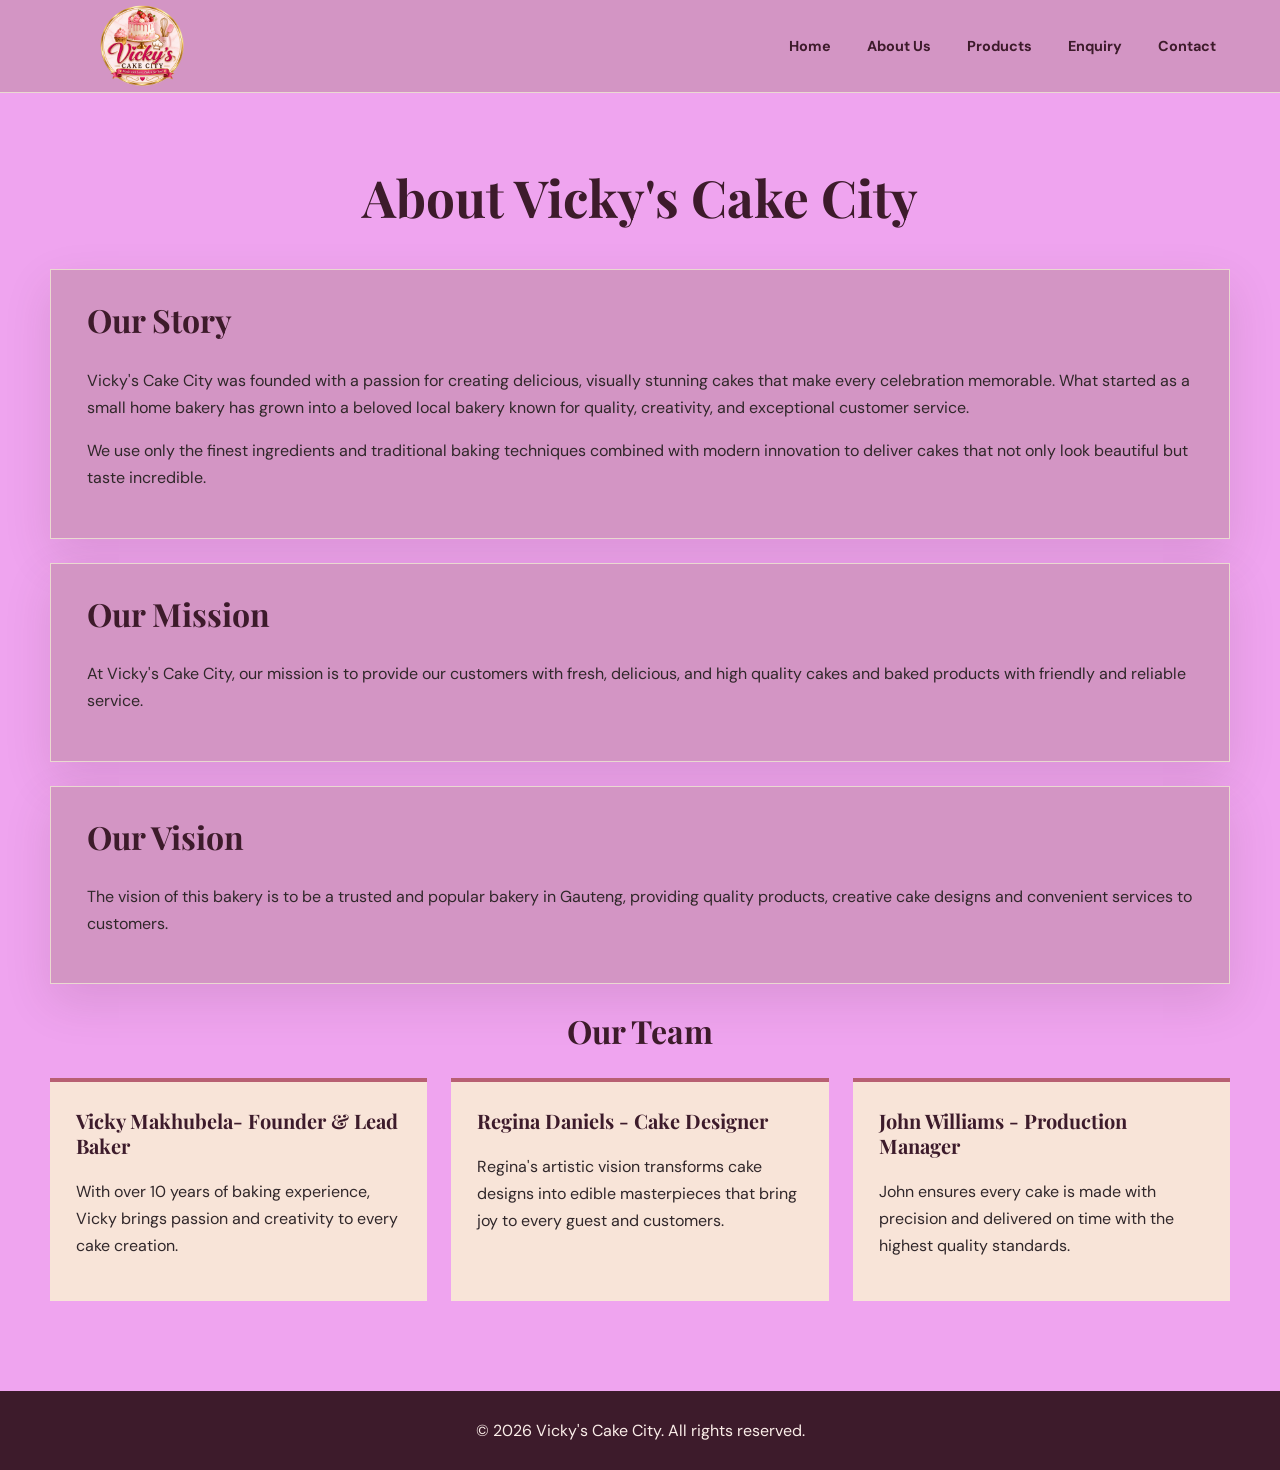
==== vicky's cake city website 2/about.html @ 816d6c50 "Add files via upload" ====
<!DOCTYPE html>
<html lang="en">
<head>
    <meta charset="UTF-8">
    <meta name="viewport" content="width=device-width, initial-scale=1.0">
    <title>About Us - Vicky's Cake City</title>
    <link rel="stylesheet" href="style.css">
</head>
<body>
    <header>
        <div class="header-container">
            <div class="logo-container">
                <a href="index.html">
                </a><hr>
            </div>
            <nav class="main-nav">
                <ul>
                    <li><a href="index.html">Home</a></li>
                    <li><a href="about.html">About Us</a></li>
                    <li><a href="products.html">Products</a></li>
                    <li><a href="enquiry.html">Enquiry</a></li>
                    <li><a href="contact.html">Contact</a></li>
                </ul>
            </nav>
        </div><hr>
    </header>
    
    <div class="container">
        <h1>About Vicky's Cake City</h1>
        
        <div class="about-content">
            <h2>Our Story</h2>
            <p>Vicky's Cake City was founded with a passion for creating delicious, visually stunning cakes that make every celebration memorable. What started as a small home bakery has grown into a beloved local bakery known for quality, creativity, and exceptional customer service.</p>
            <p>We use only the finest ingredients and traditional baking techniques combined with modern innovation to deliver cakes that not only look beautiful but taste incredible.</p>
        </div><hr>
        
        <div class="about-content">
            <h2>Our Mission</h2>
            <p>At Vicky's Cake City, our mission is to provide our customers with fresh, delicious, and high
quality cakes and baked products with friendly and reliable service.</p>
        </div><hr>
        
        <div class="about-content">
            <h2>Our Vision</h2>
            <p>The vision of this bakery is to be a trusted and popular bakery in Gauteng, providing
quality products, creative cake designs and convenient services to customers.</p>
        </div><hr>
        
        <h2 style="text-align: center;">Our Team</h2>
        <div class="team">
            <div class="team-member">
                <h3>Vicky Makhubela- Founder & Lead Baker</h3>
                <p>With over 10 years of baking experience, Vicky brings passion and creativity to every cake creation.</p>
            </div>
            <div class="team-member">
                <h3>Regina Daniels - Cake Designer</h3>
                <p>Regina's artistic vision transforms cake designs into edible masterpieces that bring joy to every guest and customers.</p>
            </div>
            <div class="team-member">
                <h3>John Williams - Production Manager</h3>
                <p>John ensures every cake is made with precision and delivered on time with the highest quality standards.</p>
            </div>
        </div>
    </div>
    
    <footer>
        <p>&copy; 2026 Vicky's Cake City. All rights reserved.</p>
    </footer>
</body>
</html>
---- vicky's cake city website 2/style.css ----
@import url('https://fonts.googleapis.com/css2?family=DM+Sans:wght@400;500;600;700&family=Playfair+Display:wght@600;700;800&display=swap');

:root {
	--berry: #682c43;
	--berry-dark: #3d1b2b;
	--rose: #b85f72;
	--peach: #f8e4d8;
	--cream: #efa4ef;
	--ink: #30272a;
	--muted: #75686a;
	--line: #ead9d1;
	--white: #d395c4;
	--shadow: 0 18px 45px rgba(74, 34, 44, 0.12);
}

* {
	box-sizing: border-box;
}

html {
	scroll-behavior: smooth;
}

body {
	margin: 0;
	color: var(--ink);
	background: var(--cream);
	font-family: 'DM Sans', sans-serif;
	line-height: 1.7;
}

img {
	display: block;
	max-width: 100%;
}

a {
	color: inherit;
}

header {
	background: var(--white);
	border-bottom: 1px solid var(--line);
}

.header-container {
	width: min(1180px, calc(100% - 48px));
	min-height: 92px;
	margin: 0 auto;
	display: flex;
	align-items: center;
	justify-content: space-between;
	gap: 28px;
}

.logo-container {
	flex: 0 0 auto;
	width: 185px;
	height: 82px;
	background: url('images/logo.png') center / contain no-repeat;
}

.logo-container a {
	display: block;
	width: 100%;
	height: 100%;
}

.logo-container hr,
header > hr,
.container > hr,
.product-card hr,
.map-grid > div > hr {
	display: none;
}

.logo-img {
	display: none;
}

.main-nav ul {
	display: flex;
	align-items: center;
	gap: 8px;
	padding: 0;
	margin: 0;
	list-style: none;
}

.main-nav a {
	display: block;
	padding: 10px 14px;
	color: var(--berry-dark);
	font-size: 0.9rem;
	font-weight: 700;
	text-decoration: none;
	transition: color 180ms ease, background 180ms ease;
}

.main-nav a:hover,
.main-nav a:focus-visible {
	color: var(--white);
	background: var(--berry);
}

.hero {
	min-height: 500px;
	padding: 110px 24px 125px;
	text-align: center;
	color: var(--white);
	background:
		linear-gradient(120deg, rgba(61, 27, 43, 0.96), rgba(104, 44, 67, 0.78)),
		url('images/product1.jpg') center / cover;
}

.hero h1,
.container > h1 {
	margin: 0 auto 14px;
	color: var(--berry-dark);
	font-family: 'Playfair Display', Georgia, serif;
	font-size: clamp(2.3rem, 5vw, 4.7rem);
	line-height: 1.1;
}

.hero h1 {
	max-width: 780px;
	color: var(--white);
}

.hero p {
	margin: 0 auto 32px;
	color: #fbeee9;
	font-size: clamp(1.1rem, 2vw, 1.4rem);
}

.cta-button,
.enquire-btn,
.submit-btn {
	display: inline-block;
	border: 0;
	padding: 13px 24px;
	color: var(--white);
	background: var(--rose);
	font: inherit;
	font-weight: 700;
	text-decoration: none;
	cursor: pointer;
	transition: transform 180ms ease, background 180ms ease, box-shadow 180ms ease;
}

.cta-button:hover,
.enquire-btn:hover,
.submit-btn:hover {
	background: var(--berry);
	box-shadow: 0 8px 18px rgba(61, 27, 43, 0.18);
	transform: translateY(-2px);
}

.container {
	width: min(1180px, calc(100% - 48px));
	margin: 0 auto;
	padding: 76px 0 90px;
}

.container > h1 {
	margin-bottom: 44px;
	text-align: center;
	font-size: clamp(2.2rem, 4vw, 3.6rem);
}

.intro-section,
.about-content,
.form-container,
.location-card,
.product-card,
.social-media {
	background: var(--white);
	border: 1px solid var(--line);
	box-shadow: var(--shadow);
}

.intro-section {
	max-width: 820px;
	margin: -48px auto 0;
	position: relative;
	padding: 38px 44px;
	text-align: center;
}

h2,
h3,
h4 {
	color: var(--berry-dark);
	font-family: 'Playfair Display', Georgia, serif;
	line-height: 1.25;
}

h2 {
	font-size: 2rem;
}

.about-content {
	margin: 0 auto 24px;
	padding: 30px 36px;
}

.about-content h2 {
	margin-top: 0;
}

.team,
.locations,
.products-grid,
.map-grid,
.contact-section {
	display: grid;
	gap: 24px;
}

.team {
	grid-template-columns: repeat(3, 1fr);
}

.team-member,
.product-info {
	padding: 26px;
}

.team-member {
	border-top: 4px solid var(--rose);
	background: var(--peach);
}

.team-member h3 {
	margin-top: 0;
	font-size: 1.25rem;
}

.products-grid {
	grid-template-columns: repeat(3, 1fr);
}

.product-card {
	overflow: hidden;
	display: flex;
	flex-direction: column;
}

.product-image {
	height: 220px !important;
	background: var(--peach);
}

.product-image img {
	width: 100%;
	height: 100%;
	object-fit: cover;
}

.product-info {
	display: flex;
	flex: 1;
	flex-direction: column;
}

.product-info h3 {
	margin: 0 0 8px;
	font-size: 1.45rem;
}

.product-info p {
	color: var(--muted);
}

.product-features {
	flex: 1;
	padding-left: 20px;
	color: var(--muted);
}

.product-features li::marker {
	color: var(--rose);
}

.enquire-btn {
	align-self: flex-start;
	margin-top: 18px;
}

.intro-text {
	max-width: 700px;
	margin: -20px auto 34px;
	text-align: center;
	color: var(--muted);
}

.form-container {
	padding: 34px;
}

.form-container form {
	display: grid;
	gap: 20px;
}

.form-row {
	display: grid;
	grid-template-columns: repeat(2, 1fr);
	gap: 20px;
}

.form-group {
	display: grid;
	gap: 7px;
}

label {
	color: var(--berry-dark);
	font-weight: 700;
}

input,
select,
textarea {
	width: 100%;
	border: 1px solid var(--line);
	border-radius: 0;
	padding: 12px 14px;
	color: var(--ink);
	background: #fffdfb;
	font: inherit;
}

input:focus,
select:focus,
textarea:focus {
	outline: 2px solid var(--rose);
	outline-offset: 2px;
}

textarea {
	min-height: 130px;
	resize: vertical;
}

.submit-btn {
	justify-self: start;
}

.success-message {
	display: none;
	margin-bottom: 24px;
	padding: 14px 18px;
	border-left: 4px solid #4c8b63;
	background: #eaf6ed;
	color: #285b39;
}

.locations {
	grid-template-columns: repeat(2, 1fr);
	margin-bottom: 54px;
}

.location-card {
	padding: 28px;
}

.location-card h3 {
	margin-top: 0;
	font-size: 1.5rem;
}

.location-label {
	color: var(--berry);
	font-weight: 700;
}

.map-grid {
	grid-template-columns: repeat(2, 1fr);
	margin-bottom: 54px;
}

.map-grid h3 {
	margin-bottom: 12px;
}

.map-placeholder {
	overflow: hidden;
	height: 300px;
	border: 1px solid var(--line);
}

.map-placeholder iframe {
	width: 100%;
	height: 100%;
}

.contact-section {
	grid-template-columns: minmax(0, 1.25fr) minmax(280px, 0.75fr);
	align-items: start;
}

.contact-section .form-container {
	box-shadow: none;
}

.contact-section .form-row {
	grid-template-columns: 1fr;
	gap: 20px;
}

.contact-section .form-group br {
	display: none;
}

.social-media {
	margin-top: 24px;
	padding: 24px;
}

.social-links {
	display: flex;
	flex-wrap: wrap;
	gap: 10px;
}

.social-links a {
	padding: 8px 12px;
	color: var(--berry);
	background: var(--peach);
	font-weight: 700;
	text-decoration: none;
}

footer {
	padding: 26px 24px;
	text-align: center;
	color: #fbeee9;
	background: var(--berry-dark);
}

footer p {
	margin: 0;
}

@media (max-width: 820px) {
	.header-container {
		align-items: flex-start;
		flex-direction: column;
		padding: 20px 0;
	}

	.main-nav ul {
		flex-wrap: wrap;
	}

	.main-nav a {
		padding: 8px 10px;
	}

	.team,
	.products-grid,
	.locations,
	.map-grid,
	.contact-section {
		grid-template-columns: repeat(2, 1fr);
	}

	.contact-section {
		display: grid;
	}
}

@media (max-width: 560px) {
	.header-container,
	.container {
		width: min(100% - 32px, 1180px);
	}

	.hero {
		min-height: 440px;
		padding: 82px 20px;
	}

	.container {
		padding: 54px 0 68px;
	}

	.intro-section {
		margin-top: -30px;
		padding: 28px 22px;
	}

	.about-content,
	.form-container,
	.location-card,
	.team-member,
	.product-info {
		padding: 22px;
	}

	.team,
	.products-grid,
	.locations,
	.map-grid,
	.contact-section,
	.form-row {
		grid-template-columns: 1fr;
	}

	.product-image {
		height: 240px !important;
	}
}
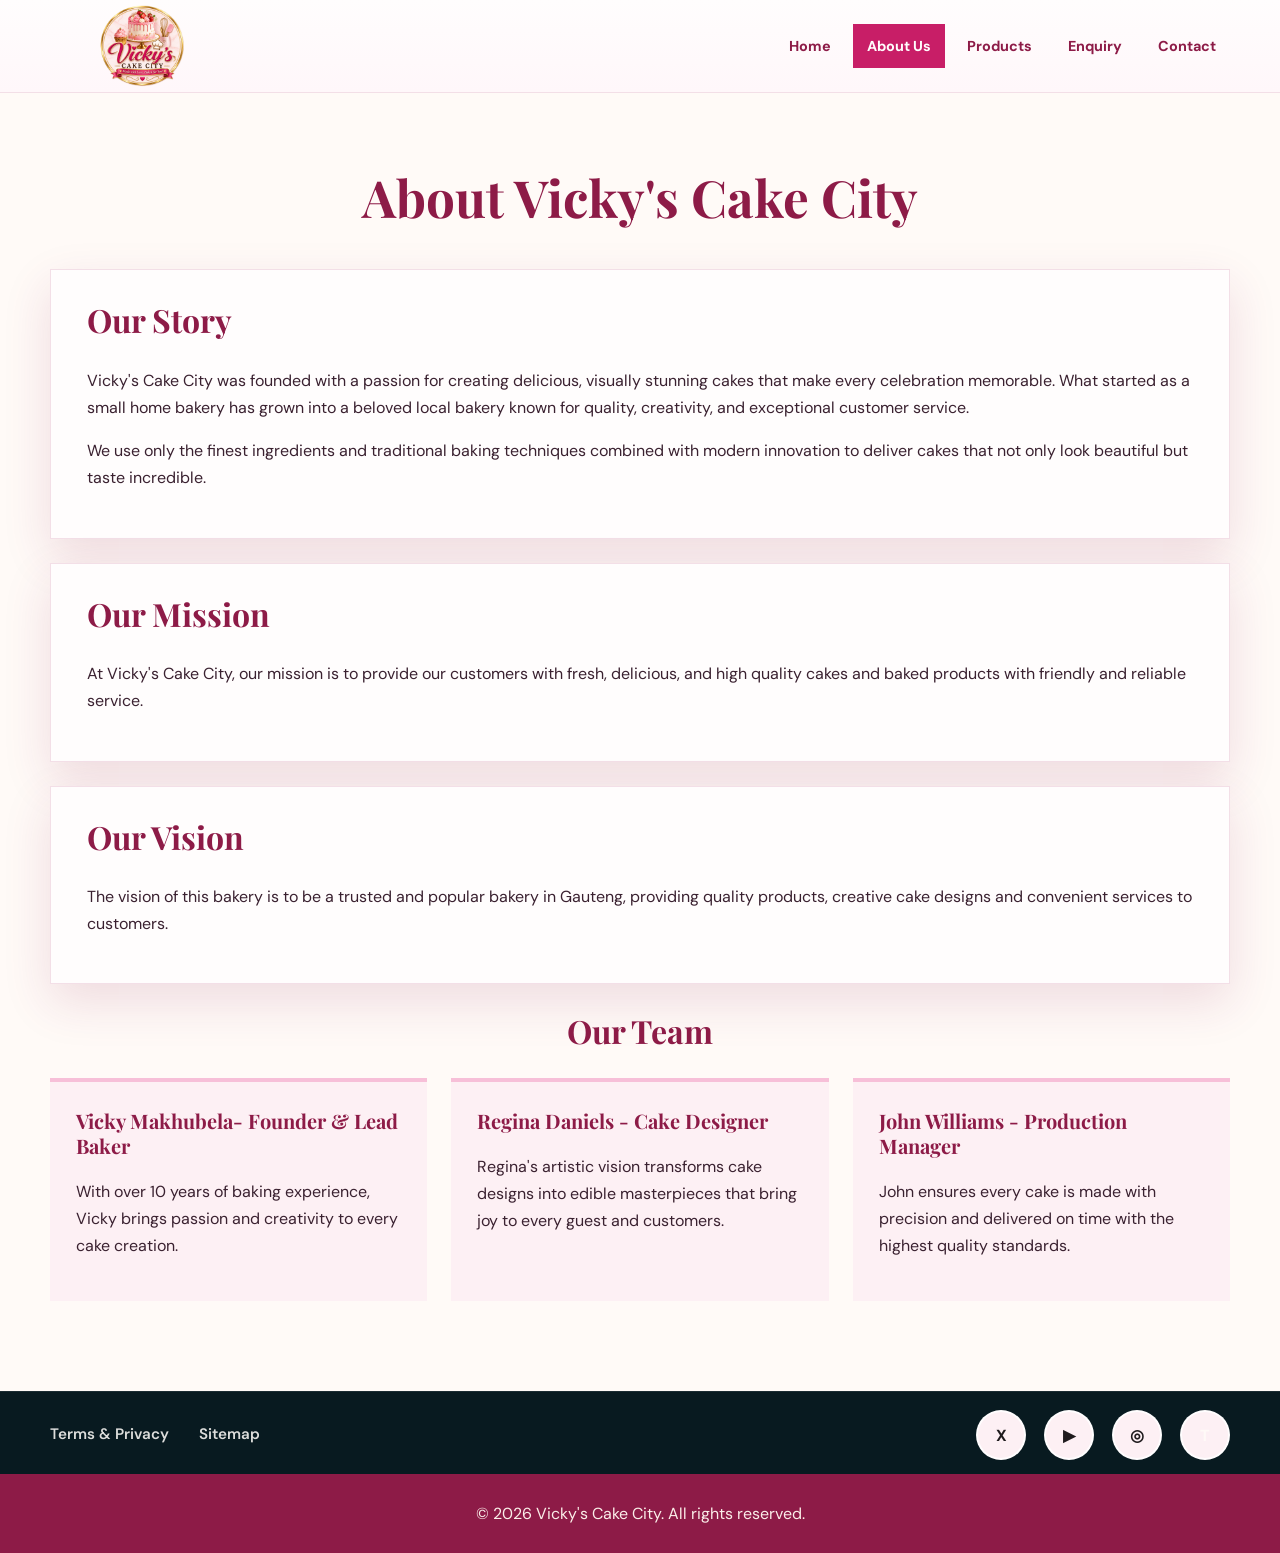
==== commit 0904c99d: "improved website" ====
--- a/vicky's cake city website 2/about.html
+++ b/vicky's cake city website 2/about.html
@@ -16,7 +16,7 @@
             <nav class="main-nav">
                 <ul>
                     <li><a href="index.html">Home</a></li>
-                    <li><a href="about.html">About Us</a></li>
+                    <li><a href="about.html" class="active">About Us</a></li>
                     <li><a href="products.html">Products</a></li>
                     <li><a href="enquiry.html">Enquiry</a></li>
                     <li><a href="contact.html">Contact</a></li>
@@ -26,45 +26,62 @@
     </header>
     
     <div class="container">
-        <h1>About Vicky's Cake City</h1>
+        <h1 class="reveal">About Vicky's Cake City</h1>
         
-        <div class="about-content">
+        <div class="about-content reveal">
             <h2>Our Story</h2>
             <p>Vicky's Cake City was founded with a passion for creating delicious, visually stunning cakes that make every celebration memorable. What started as a small home bakery has grown into a beloved local bakery known for quality, creativity, and exceptional customer service.</p>
             <p>We use only the finest ingredients and traditional baking techniques combined with modern innovation to deliver cakes that not only look beautiful but taste incredible.</p>
         </div><hr>
         
-        <div class="about-content">
+        <div class="about-content reveal">
             <h2>Our Mission</h2>
             <p>At Vicky's Cake City, our mission is to provide our customers with fresh, delicious, and high
 quality cakes and baked products with friendly and reliable service.</p>
         </div><hr>
         
-        <div class="about-content">
+        <div class="about-content reveal">
             <h2>Our Vision</h2>
             <p>The vision of this bakery is to be a trusted and popular bakery in Gauteng, providing
 quality products, creative cake designs and convenient services to customers.</p>
         </div><hr>
         
-        <h2 style="text-align: center;">Our Team</h2>
+        <h2 class="reveal" style="text-align: center;">Our Team</h2>
         <div class="team">
-            <div class="team-member">
+            <div class="team-member reveal">
                 <h3>Vicky Makhubela- Founder & Lead Baker</h3>
                 <p>With over 10 years of baking experience, Vicky brings passion and creativity to every cake creation.</p>
             </div>
-            <div class="team-member">
+            <div class="team-member reveal">
                 <h3>Regina Daniels - Cake Designer</h3>
                 <p>Regina's artistic vision transforms cake designs into edible masterpieces that bring joy to every guest and customers.</p>
             </div>
-            <div class="team-member">
+            <div class="team-member reveal">
                 <h3>John Williams - Production Manager</h3>
                 <p>John ensures every cake is made with precision and delivered on time with the highest quality standards.</p>
             </div>
         </div>
     </div>
     
+    <div class="social-strip">
+        <div class="social-strip-inner">
+            <div class="footer-links">
+                <a href="#">Terms &amp; Privacy</a>
+                <a href="#">Sitemap</a>
+            </div>
+
+            <div class="social-links" aria-label="Social media links">
+                <a href="#" class="social-button" aria-label="X">X</a>
+                <a href="#" class="social-button" aria-label="YouTube">▶</a>
+                <a href="#" class="social-button" aria-label="Instagram">◎</a>
+                <a href="#" class="social-button primary" aria-label="TikTok">T</a>
+            </div>
+        </div>
+    </div>
+
     <footer>
-        <p>&copy; 2026 Vicky's Cake City. All rights reserved.</p>
+        <p>&copy; <span data-year></span> Vicky's Cake City. All rights reserved.</p>
     </footer>
+    <script src="script.js"></script>
 </body>
 </html>
--- a/vicky's cake city website 2/style.css
+++ b/vicky's cake city website 2/style.css
@@ -1,16 +1,17 @@
 @import url('https://fonts.googleapis.com/css2?family=DM+Sans:wght@400;500;600;700&family=Playfair+Display:wght@600;700;800&display=swap');
 
 :root {
-	--berry: #682c43;
-	--berry-dark: #3d1b2b;
-	--rose: #b85f72;
-	--peach: #f8e4d8;
-	--cream: #efa4ef;
-	--ink: #30272a;
-	--muted: #75686a;
-	--line: #ead9d1;
-	--white: #d395c4;
-	--shadow: 0 18px 45px rgba(74, 34, 44, 0.12);
+	--berry: #c81e67;
+	--berry-dark: #8d1b47;
+	--rose: #f7bfd8;
+	--peach: #fdf0f4;
+	--cream: #fffaf7;
+	--gold: #d7af5d;
+	--ink: #3a2130;
+	--muted: #6d4d5b;
+	--line: #f3dfe7;
+	--white: #fffdfd;
+	--shadow: 0 18px 45px rgba(140, 38, 85, 0.14);
 }
 
 * {
@@ -98,19 +99,46 @@
 }
 
 .main-nav a:hover,
-.main-nav a:focus-visible {
+.main-nav a:focus-visible,
+.main-nav a.active {
 	color: var(--white);
 	background: var(--berry);
 }
 
+.reveal {
+	opacity: 0;
+	transform: translateY(24px);
+	transition: opacity 0.8s ease, transform 0.8s ease;
+}
+
+.reveal.is-visible {
+	opacity: 1;
+	transform: translateY(0);
+}
+
+header {
+	background: linear-gradient(180deg, #fffdfd 0%, #fff7fa 100%);
+}
+
 .hero {
-	min-height: 500px;
-	padding: 110px 24px 125px;
-	text-align: center;
+	min-height: 560px;
+	padding: 80px 24px 90px;
 	color: var(--white);
 	background:
-		linear-gradient(120deg, rgba(61, 27, 43, 0.96), rgba(104, 44, 67, 0.78)),
+		linear-gradient(120deg, rgba(90, 18, 50, 0.92), rgba(216, 79, 137, 0.7)),
 		url('images/product1.jpg') center / cover;
+}
+
+.hero-inner {
+	width: min(1180px, calc(100% - 48px));
+	margin: 0 auto;
+	display: block;
+}
+
+.hero-content {
+	max-width: 760px;
+	margin: 0 auto;
+	text-align: center;
 }
 
 .hero h1,
@@ -124,13 +152,87 @@
 
 .hero h1 {
 	max-width: 780px;
+	margin: 0 0 16px;
 	color: var(--white);
+}
+
+.eyebrow {
+	margin: 0 0 12px;
+	color: var(--gold);
+	font-size: 0.82rem;
+	font-weight: 700;
+	letter-spacing: 0.12em;
+	text-transform: uppercase;
+}
+
+.eyebrow-dark {
+	color: var(--berry);
 }
 
 .hero p {
 	margin: 0 auto 32px;
-	color: #fbeee9;
+	color: #fff5f7;
 	font-size: clamp(1.1rem, 2vw, 1.4rem);
+}
+
+.hero-content p {
+	margin: 0 0 28px;
+}
+
+.hero-actions {
+	display: flex;
+	flex-wrap: wrap;
+	gap: 14px;
+}
+
+.secondary-btn {
+	display: inline-block;
+	padding: 13px 24px;
+	border: 1px solid rgba(215, 175, 93, 0.9);
+	color: var(--white);
+	background: rgba(255, 255, 255, 0.08);
+	font: inherit;
+	font-weight: 700;
+	text-decoration: none;
+	backdrop-filter: blur(2px);
+	transition: transform 180ms ease, background 180ms ease;
+}
+
+.secondary-btn:hover,
+.secondary-btn:focus-visible {
+	background: rgba(255, 255, 255, 0.18);
+	transform: translateY(-2px);
+}
+
+.highlights {
+	width: min(1180px, calc(100% - 48px));
+	margin: -36px auto 0;
+	display: grid;
+	grid-template-columns: repeat(3, minmax(0, 1fr));
+	gap: 18px;
+	position: relative;
+	z-index: 2;
+}
+
+.highlight-item {
+	display: grid;
+	gap: 10px;
+	padding: 22px 20px;
+	background: var(--white);
+	border: 1px solid var(--line);
+	box-shadow: var(--shadow);
+	text-align: center;
+}
+
+.highlight-item strong {
+	color: var(--berry-dark);
+	font-size: clamp(1.7rem, 2vw, 2.4rem);
+	font-family: 'Playfair Display', Georgia, serif;
+}
+
+.highlight-item span {
+	color: var(--muted);
+	font-weight: 600;
 }
 
 .cta-button,
@@ -148,6 +250,293 @@
 	transition: transform 180ms ease, background 180ms ease, box-shadow 180ms ease;
 }
 
+.home-page {
+	padding-top: 72px;
+}
+
+.home-intro {
+	margin-top: 0;
+}
+
+.feature-grid {
+	display: grid;
+	grid-template-columns: repeat(3, minmax(0, 1fr));
+	gap: 22px;
+	margin: 34px 0 20px;
+}
+
+.feature-card {
+	padding: 28px 24px;
+	background: #fff9fb;
+	border: 1px solid var(--line);
+	box-shadow: 0 10px 30px rgba(157, 94, 117, 0.08);
+}
+
+.feature-icon {
+	display: inline-flex;
+	align-items: center;
+	justify-content: center;
+	width: 54px;
+	height: 54px;
+	margin-bottom: 18px;
+	border: 1px solid rgba(215, 175, 93, 0.45);
+	border-radius: 50%;
+	background: rgba(215, 175, 93, 0.12);
+	color: var(--berry-dark);
+	font-size: 1.5rem;
+}
+
+.feature-card h3 {
+	margin: 0 0 10px;
+	font-size: 1.35rem;
+}
+
+.feature-card p {
+	margin: 0;
+	color: var(--muted);
+}
+
+.seo-panel {
+	margin-top: 32px;
+	padding: 28px 30px 18px;
+	background: #1e1e1e;
+	border: 1px solid rgba(215, 175, 93, 0.5);
+	box-shadow: 0 18px 40px rgba(10, 10, 10, 0.22);
+}
+
+.seo-panel h2 {
+	margin: 0 0 18px;
+	color: #f2f0ef;
+	font-size: clamp(1.7rem, 3vw, 2.4rem);
+}
+
+.seo-block {
+	margin-bottom: 18px;
+}
+
+.seo-block h3 {
+	margin: 0 0 8px;
+	color: #f8d9a9;
+	font-size: 1.02rem;
+	font-family: 'DM Sans', sans-serif;
+	letter-spacing: 0.02em;
+}
+
+.seo-block ul {
+	margin: 0;
+	padding-left: 22px;
+	color: #f3f2f0;
+	line-height: 1.7;
+}
+
+.seo-block li + li {
+	margin-top: 4px;
+}
+
+.task-panel {
+	margin-top: 32px;
+	padding: 0;
+	background: #1d1d1d;
+	border: 1px solid rgba(255, 255, 255, 0.08);
+	box-shadow: 0 18px 45px rgba(0, 0, 0, 0.2);
+	color: #f3f2f0;
+}
+
+.task-panel-header {
+	display: flex;
+	justify-content: space-between;
+	align-items: center;
+	gap: 16px;
+	padding: 18px 22px;
+	background: rgba(255, 255, 255, 0.02);
+	border-bottom: 1px solid rgba(255, 255, 255, 0.08);
+	font-size: 1.1rem;
+	font-weight: 700;
+	color: #f2f0ef;
+}
+
+.document-meta {
+	font-size: 0.8rem;
+	color: #d6d1ce;
+}
+
+.task-panel-body {
+	padding: 20px 22px 12px;
+}
+
+.doc-meta-row {
+	display: flex;
+	justify-content: space-between;
+	gap: 12px;
+	margin-bottom: 14px;
+	color: #d0d0d0;
+	font-size: 0.78rem;
+}
+
+.doc-list {
+	margin: 0;
+	padding-left: 18px;
+	line-height: 1.7;
+}
+
+.doc-list > li {
+	margin-bottom: 10px;
+}
+
+.doc-list li ul {
+	margin-top: 8px;
+	padding-left: 20px;
+}
+
+.doc-list li ul li {
+	margin-top: 8px;
+}
+
+.doc-list strong {
+	color: #f9dba8;
+}
+
+.doc-list code {
+	background: rgba(255, 255, 255, 0.08);
+	padding: 2px 5px;
+	border-radius: 4px;
+}
+
+.showcase {
+	display: grid;
+	grid-template-columns: 0.95fr 1.05fr;
+	gap: 28px;
+	align-items: center;
+	margin-top: 50px;
+}
+
+.showcase-copy h2 {
+	margin-top: 0;
+	margin-bottom: 14px;
+}
+
+.showcase-copy p {
+	color: var(--muted);
+}
+
+.showcase-list {
+	margin: 24px 0 0;
+	padding-left: 18px;
+	color: var(--berry-dark);
+	font-weight: 600;
+}
+
+.showcase-list li + li {
+	margin-top: 10px;
+}
+
+.showcase-gallery {
+	display: grid;
+	grid-template-columns: repeat(2, minmax(0, 1fr));
+	gap: 18px;
+}
+
+.gallery-item {
+	overflow: hidden;
+	border: 1px solid var(--line);
+	background: var(--peach);
+	box-shadow: var(--shadow);
+}
+
+.gallery-item img {
+	width: 100%;
+	height: 200px;
+	object-fit: cover;
+}
+
+.gallery-item.tall {
+	grid-row: span 2;
+}
+
+.gallery-item.tall img {
+	height: 100%;
+	min-height: 420px;
+}
+
+.cta-banner {
+	display: flex;
+	align-items: center;
+	justify-content: space-between;
+	gap: 20px;
+	margin-top: 52px;
+	padding: 30px 34px;
+	background: linear-gradient(135deg, #fff7fa, #fbe7ef);
+	border: 1px solid var(--line);
+	box-shadow: var(--shadow);
+}
+
+.cta-banner h2 {
+	margin: 0;
+	font-size: clamp(1.7rem, 3vw, 2.5rem);
+}
+
+@media (max-width: 820px) {
+	.hero-inner,
+	.showcase,
+	.feature-grid {
+		grid-template-columns: 1fr;
+	}
+
+	.hero {
+		padding-top: 60px;
+	}
+
+	.hero-content {
+		max-width: none;
+	}
+
+	.hero-content {
+		text-align: center;
+	}
+
+	.hero-actions {
+		justify-content: center;
+	}
+
+	.highlights {
+		grid-template-columns: repeat(3, minmax(0, 1fr));
+	}
+
+	.cta-banner {
+		flex-direction: column;
+		align-items: flex-start;
+	}
+}
+
+@media (max-width: 560px) {
+	.hero {
+		min-height: 440px;
+		padding: 52px 20px 70px;
+	}
+
+	.hero-inner,
+	.highlights,
+	.showcase-gallery,
+	.feature-grid,
+	.cta-banner {
+		grid-template-columns: 1fr;
+	}
+
+	.hero-inner {
+		width: min(100% - 32px, 1180px);
+	}
+
+	.highlights {
+		width: min(100% - 32px, 1180px);
+		grid-template-columns: 1fr;
+		margin-top: -24px;
+	}
+
+	.cta-banner {
+		padding: 24px 20px;
+	}
+}
+
 .cta-button:hover,
 .enquire-btn:hover,
 .submit-btn:hover {
@@ -432,6 +821,107 @@
 	text-decoration: none;
 }
 
+.social-strip {
+	background: #081a20;
+	border-top: 1px solid rgba(255, 255, 255, 0.08);
+	padding: 18px 24px 14px;
+}
+
+.social-strip-inner {
+	width: min(1180px, calc(100% - 48px));
+	margin: 0 auto;
+	display: flex;
+	align-items: center;
+	justify-content: space-between;
+	gap: 24px;
+}
+
+.footer-links {
+	display: flex;
+	align-items: center;
+	gap: 30px;
+	flex-wrap: wrap;
+}
+
+.footer-links a {
+	color: #f4f3f0;
+	font-size: 0.95rem;
+	font-weight: 600;
+	text-decoration: none;
+	opacity: 0.9;
+}
+
+.social-links {
+	display: flex;
+	align-items: center;
+	gap: 18px;
+}
+
+.social-button {
+	position: relative;
+	display: inline-flex;
+	align-items: center;
+	justify-content: center;
+	width: 50px;
+	height: 50px;
+	border: 2px solid rgba(255, 255, 255, 0.9);
+	border-radius: 50%;
+	color: #ffffff;
+	font-size: 1rem;
+	font-weight: 800;
+	text-decoration: none;
+	overflow: hidden;
+	background: rgba(255, 255, 255, 0.02);
+	transition: transform 180ms ease, border-color 180ms ease;
+	z-index: 0;
+}
+
+.social-button::before {
+	content: "";
+	position: absolute;
+	left: 0;
+	right: 0;
+	bottom: 0;
+	height: 0;
+	background: linear-gradient(180deg, #f7bfd8 0%, #c81e67 100%);
+	transition: height 0.7s ease;
+	z-index: -1;
+}
+
+.social-button:hover,
+.social-button:focus-visible {
+	transform: translateY(-2px);
+	border-color: rgba(255, 255, 255, 1);
+}
+
+.social-button:hover::before,
+.social-button:focus-visible::before {
+	height: 100%;
+}
+
+.social-button.primary::before {
+	background: linear-gradient(180deg, #f7bfd8 0%, #c81e67 100%);
+}
+
+.social-button.primary {
+	border-color: rgba(255, 255, 255, 0.9);
+	color: #fffaf7;
+}
+
+.social-button:not(.primary)::before {
+	background: linear-gradient(180deg, #fefefe 0%, #f7bfd8 100%);
+}
+
+.social-button:not(.primary) {
+	color: #1f1b1d;
+}
+
+.social-button span,
+.social-button {
+	position: relative;
+	z-index: 1;
+}
+
 footer {
 	padding: 26px 24px;
 	text-align: center;
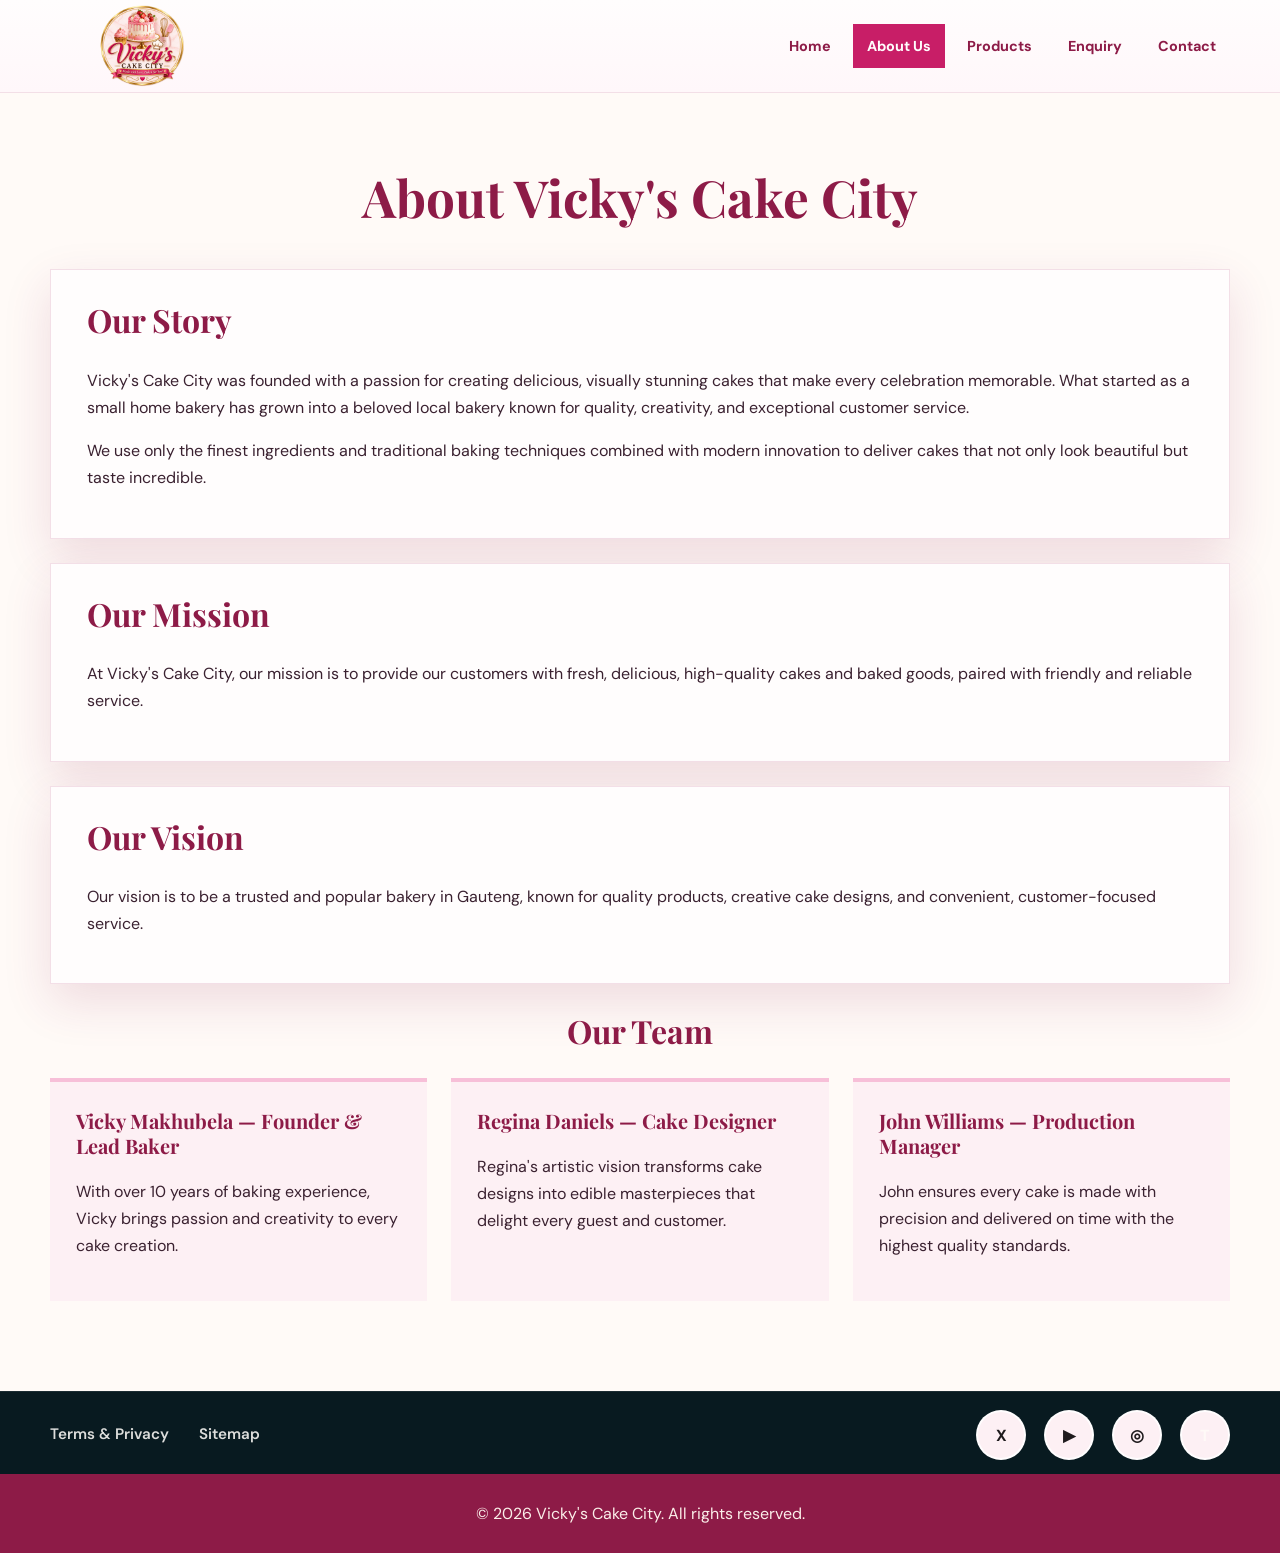
==== commit 530fb2a0: "sitemap" ====
--- a/vicky's cake city website 2/about.html
+++ b/vicky's cake city website 2/about.html
@@ -3,6 +3,9 @@
 <head>
     <meta charset="UTF-8">
     <meta name="viewport" content="width=device-width, initial-scale=1.0">
+    <meta name="description" content="Learn about Vicky's Cake City, our bakery story, mission and passion for creating beautiful custom cakes in Gauteng.">
+    <meta name="keywords" content="about Vicky's Cake City, Gauteng bakery, cake makers, custom cake bakery">
+    <meta name="robots" content="index, follow">
     <title>About Us - Vicky's Cake City</title>
     <link rel="stylesheet" href="style.css">
 </head>
@@ -13,6 +16,7 @@
                 <a href="index.html">
                 </a><hr>
             </div>
+            <button class="nav-toggle" type="button" aria-label="Toggle navigation" aria-expanded="false">☰</button>
             <nav class="main-nav">
                 <ul>
                     <li><a href="index.html">Home</a></li>
@@ -36,28 +40,26 @@
         
         <div class="about-content reveal">
             <h2>Our Mission</h2>
-            <p>At Vicky's Cake City, our mission is to provide our customers with fresh, delicious, and high
-quality cakes and baked products with friendly and reliable service.</p>
+            <p>At Vicky's Cake City, our mission is to provide our customers with fresh, delicious, high-quality cakes and baked goods, paired with friendly and reliable service.</p>
         </div><hr>
         
         <div class="about-content reveal">
             <h2>Our Vision</h2>
-            <p>The vision of this bakery is to be a trusted and popular bakery in Gauteng, providing
-quality products, creative cake designs and convenient services to customers.</p>
+            <p>Our vision is to be a trusted and popular bakery in Gauteng, known for quality products, creative cake designs, and convenient, customer-focused service.</p>
         </div><hr>
         
         <h2 class="reveal" style="text-align: center;">Our Team</h2>
         <div class="team">
             <div class="team-member reveal">
-                <h3>Vicky Makhubela- Founder & Lead Baker</h3>
+                <h3>Vicky Makhubela — Founder &amp; Lead Baker</h3>
                 <p>With over 10 years of baking experience, Vicky brings passion and creativity to every cake creation.</p>
             </div>
             <div class="team-member reveal">
-                <h3>Regina Daniels - Cake Designer</h3>
-                <p>Regina's artistic vision transforms cake designs into edible masterpieces that bring joy to every guest and customers.</p>
+                <h3>Regina Daniels — Cake Designer</h3>
+                <p>Regina's artistic vision transforms cake designs into edible masterpieces that delight every guest and customer.</p>
             </div>
             <div class="team-member reveal">
-                <h3>John Williams - Production Manager</h3>
+                <h3>John Williams — Production Manager</h3>
                 <p>John ensures every cake is made with precision and delivered on time with the highest quality standards.</p>
             </div>
         </div>
@@ -82,6 +84,6 @@
     <footer>
         <p>&copy; <span data-year></span> Vicky's Cake City. All rights reserved.</p>
     </footer>
-    <script src="script.js"></script>
+    <script src="java/script.js"></script>
 </body>
 </html>
--- a/vicky's cake city website 2/style.css
+++ b/vicky's cake city website 2/style.css
@@ -95,7 +95,7 @@
 	font-size: 0.9rem;
 	font-weight: 700;
 	text-decoration: none;
-	transition: color 180ms ease, background 180ms ease;
+	transition: color 180ms ease, background 180ms ease, transform 180ms ease;
 }
 
 .main-nav a:hover,
@@ -105,15 +105,39 @@
 	background: var(--berry);
 }
 
+.nav-toggle {
+	display: none;
+	align-items: center;
+	justify-content: center;
+	width: 48px;
+	height: 48px;
+	border: 1px solid var(--line);
+	background: var(--white);
+	color: var(--berry-dark);
+	font-size: 1.5rem;
+	cursor: pointer;
+	transition: transform 180ms ease, border-color 180ms ease, background 180ms ease;
+}
+
+.nav-toggle:hover,
+.nav-toggle:focus-visible,
+.nav-toggle.is-open {
+	background: var(--peach);
+	border-color: var(--rose);
+}
+
 .reveal {
 	opacity: 0;
-	transform: translateY(24px);
-	transition: opacity 0.8s ease, transform 0.8s ease;
+	transform: translate3d(0, 28px, 0);
+	filter: blur(4px);
+	transition: opacity 0.8s cubic-bezier(0.2, 0.8, 0.2, 1), transform 0.8s cubic-bezier(0.2, 0.8, 0.2, 1), filter 0.8s ease;
+	transition-delay: var(--reveal-delay, 0ms);
 }
 
 .reveal.is-visible {
 	opacity: 1;
-	transform: translateY(0);
+	transform: translate3d(0, 0, 0);
+	filter: blur(0);
 }
 
 header {
@@ -506,6 +530,40 @@
 		flex-direction: column;
 		align-items: flex-start;
 	}
+
+	.header-container {
+		position: relative;
+		padding: 16px 0;
+	}
+
+	.nav-toggle {
+		display: inline-flex;
+	}
+
+	.main-nav {
+		display: none;
+		width: 100%;
+	}
+
+	.main-nav.is-open {
+		display: block;
+	}
+
+	.main-nav ul {
+		flex-direction: column;
+		align-items: stretch;
+		gap: 0;
+		padding-top: 12px;
+	}
+
+	.main-nav li + li {
+		border-top: 1px solid var(--line);
+	}
+
+	.main-nav a {
+		padding: 12px 14px;
+		border-radius: 0;
+	}
 }
 
 @media (max-width: 560px) {
@@ -713,18 +771,34 @@
 textarea {
 	width: 100%;
 	border: 1px solid var(--line);
-	border-radius: 0;
+	border-radius: 10px;
 	padding: 12px 14px;
 	color: var(--ink);
 	background: #fffdfb;
 	font: inherit;
+	transition: border-color 180ms ease, box-shadow 180ms ease, background 180ms ease;
 }
 
 input:focus,
 select:focus,
 textarea:focus {
-	outline: 2px solid var(--rose);
-	outline-offset: 2px;
+	outline: none;
+	border-color: var(--berry);
+	box-shadow: 0 0 0 4px rgba(200, 30, 103, 0.12);
+}
+
+input.is-invalid,
+select.is-invalid,
+textarea.is-invalid {
+	border-color: #d14343;
+	background: #fff4f4;
+	box-shadow: 0 0 0 4px rgba(209, 67, 67, 0.08);
+}
+
+input:invalid,
+select:invalid,
+textarea:invalid {
+	box-shadow: none;
 }
 
 textarea {
@@ -743,6 +817,8 @@
 	border-left: 4px solid #4c8b63;
 	background: #eaf6ed;
 	color: #285b39;
+	border-radius: 10px;
+	box-shadow: 0 8px 20px rgba(76, 139, 99, 0.12);
 }
 
 .locations {
